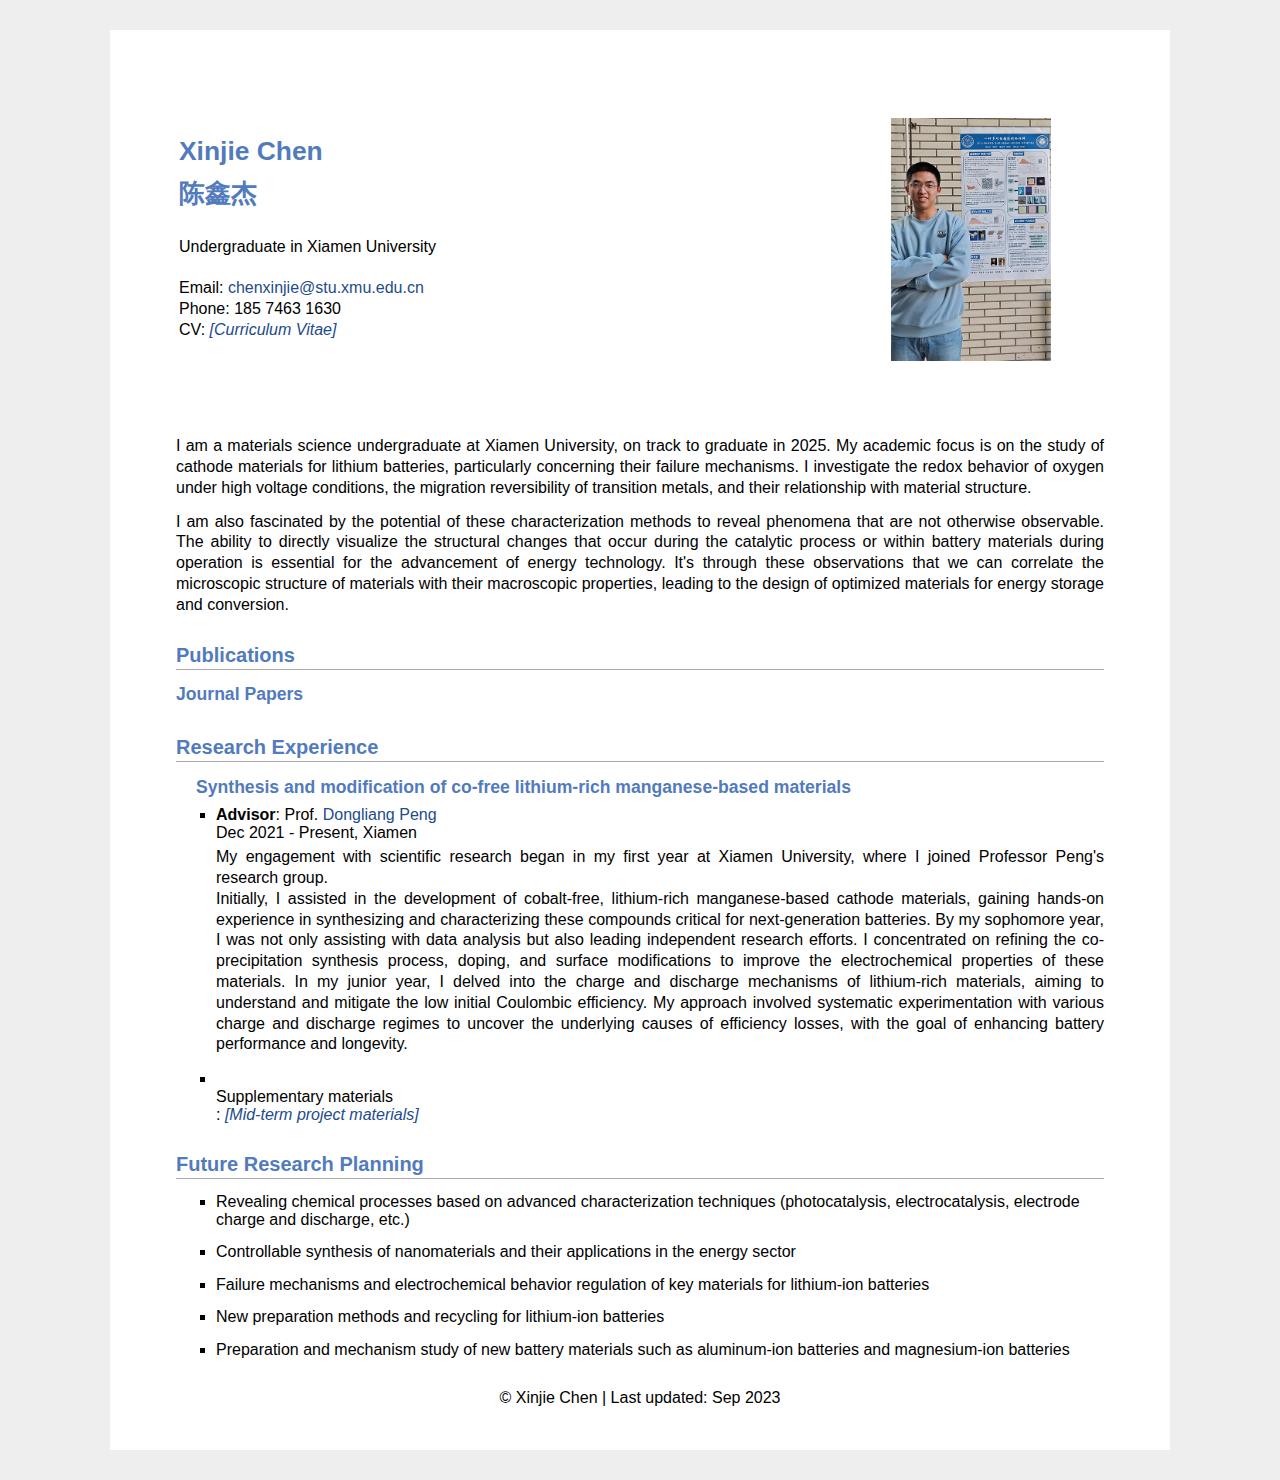
==== index.html @ b2c284d1 "Update index.html" ====
<!DOCTYPE html PUBLIC "-//W3C//DTD XHTML 1.1//EN"
  "http://www.w3.org/TR/xhtml11/DTD/xhtml11.dtd">
<html xmlns="http://www.w3.org/1999/xhtml" xml:lang="en">
<head>
    
<link rel="shortcut icon" href="myIcon.ico">
<meta http-equiv="Content-Type" content="text/html;charset=utf-8" />

<meta name="keywords" content="Xinjie Chen"> 
<meta name="description" content="Xinjie Chen's home page">
<link rel="stylesheet" href="jemdoc.css" type="text/css">
    
<title>Xinjie Chen's homepage</title>
     <script src="https://ajax.googleapis.com/ajax/libs/jquery/3.5.1/jquery.min.js"></script>   

</head>
<body>
  

    <script>
        $(document).ready(function(){
            $.ajax({
                url: 'visit_counter.php',
                type: 'GET',
                success: function(response){
                    $('#visitCount').text(response);
                }
            });
        });
    </script>
<div id="layout-content" style="margin-top:25px">
<table>
    <tbody>
        <tr>
            <td width="670">
                <div id="toptitle">                 
                    <h1><font face="Arial"> Xinjie Chen </font></h1>  <h1><font face="Arial"> 陈鑫杰 </font></h1>
                </div>

                
                <p><font face="Arial"> 
                    Undergraduate in Xiamen University  <br>
                    
                    <br>
                   <!-- <em>Email: chenxj2159@gmail.com</em> <br> -->
                    Email: <a href="mailto:chenxinjie@stu.xmu.edu.cn" >chenxinjie@stu.xmu.edu.cn</em></a><br>
                    <!--<em>Email: chenxinjie@stu.xmu.edu.cn</em> <br>-->
                    Phone: 185 7463 1630</a>
                    <br>
                    
                    CV: <a href="https://Jack-chenxj.github.io/陈鑫杰.pdf"><em>[Curriculum Vitae]</em></a><br>
                    
                </font></p>
                
            </td>
            <td>
                <img src="./pic/Chenxinjie.png" border="0" width="160" style="float:left; margin: 50px;"/><br>
            </td>
        </tr><tr>
    </tr></tbody>
</table>


    <!-- 这里要补充很多自我介绍-->
<p style="text-align:justify; text-justify:inter-ideograph;"><font face="Arial">    
    <br>
    I am a materials science undergraduate at Xiamen University, on track to graduate in 2025. My academic focus is on the study of cathode materials for lithium batteries, particularly concerning their failure mechanisms. I investigate the redox behavior of oxygen under high voltage conditions, the migration reversibility of transition metals, and their relationship with material structure.
</font></p>
<!-- <p style="text-align:justify; text-justify:inter-ideograph;"><font face="Arial">
    ……
</font></p> -->
    <p style="text-align:justify; text-justify:inter-ideograph;"><font face="Arial">
        I am also fascinated by the potential of these characterization methods to reveal phenomena that are not otherwise observable. The ability to directly visualize the structural changes that occur during the catalytic process or within battery materials during operation is essential for the advancement of energy technology. It's through these observations that we can correlate the microscopic structure of materials with their macroscopic properties, leading to the design of optimized materials for energy storage and conversion.



        </font></p>
    
<!-- <p><font face="Arial">
    Also, I am interested in lithium metal electrodes, especially li deposition and SEI film formation.
These phenomena can only be observed and explained by state-of-the-art characterization, 
        so I am committed to learning various characterization tools (TEM/XAS) in depth to try to connect the phenomena to the theory.
</font></p> -->




<h2><font face="Arial"> Publications </font></h2> 
<h3><font face="Arial"> Journal Papers</h3> 
<ul>    
   

    
</ul>

<h2><font face="Arial"> Research Experience </font></h2>
<!-- <ul style="list-style-type:none"> -->
    <ul>
<h3><p style="margin-left: -20px; line-height: 100%; margin-top: 10px; margin-bottom: 0px;"><font face="Arial">Synthesis and modification of co-free lithium-rich manganese-based materials</a></font></h3></p>
    <p style="margin-left: 0px; line-height: 120%; margin-top: -8px; margin-bottom: 8px;"><font face="Arial" size="3"><meta charset="utf-8">
        <li><b>Advisor</b>: Prof. <a href="https://cm.xmu.edu.cn/2016/1128/c12303a231908/page.htm" target="_blank"> Dongliang Peng</a> <br>
        
        Dec 2021 - Present, Xiamen<br>
        </font></p>

<p style="text-align:justify; text-justify:inter-ideograph;"><font face="Arial">
    My engagement with scientific research began in my first year at Xiamen University, where I joined Professor Peng's research group. <br>Initially, I assisted in the development of cobalt-free, lithium-rich manganese-based cathode materials, gaining hands-on experience in synthesizing and characterizing these compounds critical for next-generation batteries.

 By my sophomore year, I was not only assisting with data analysis but also leading independent research efforts. I concentrated on refining the co-precipitation synthesis process, doping, and surface modifications to improve the electrochemical properties of these materials.

In my junior year, I delved into the charge and discharge mechanisms of lithium-rich materials, aiming to understand and mitigate the low initial Coulombic efficiency. My approach involved systematic experimentation with various charge and discharge regimes to uncover the underlying causes of efficiency losses, with the goal of enhancing battery performance and longevity.
<br>
<li><br>Supplementary materials</br>: <a href="https://Jack-chenxj.github.io/Mid-term.pdf"><em>[Mid-term project materials]</em></a>
</font></p>
</ul>

<h2><font face="Arial"> Future Research Planning </font></h2>
<ul>
<p style="text-align:justify; text-justify:inter-ideograph;"><font face="Arial">   
    <li>Revealing chemical processes based on advanced characterization techniques (photocatalysis, electrocatalysis, electrode charge and discharge, etc.)</li>
    <li>Controllable synthesis of nanomaterials and their applications in the energy sector</li>
    <li>Failure mechanisms and electrochemical behavior regulation of key materials for lithium-ion batteries</li>
    <li>New preparation methods and recycling for lithium-ion batteries</li>
    <li>Preparation and mechanism study of new battery materials such as aluminum-ion batteries and magnesium-ion batteries</li>

</font></p>
</ul>
    

  

    </div>
    <p><center><font face="Arial">
        <br>
            &copy; Xinjie Chen | Last updated: Sep 2023
        </font></center></p>
        
</div>
</body></html>
---- jemdoc.css ----
/* Default css file for jemdoc. */

table#tlayout {
    border: none;
    border-collapse: separate;
    background: white;
}
/*
body {
	background: white;
	padding-bottom: 8px;
	margin: 0;
}
*/
html {
  background-color: #eeeeee; 
}

body { 
  font-family: Georgia, serif;
  color: #000;
  background-color: #ffffff; 
  text-align:left; /* for IE */
  margin-top: 30px; 
  margin-bottom: 30px;
  margin-left: auto;
  margin-right: auto;
  padding-left:  50px;
  padding-right: 50px;
  padding-top: 10px;
  padding-bottom: 30px;
  max-width: 960px;
}

#layout-menu {
	background: #f6f6f6;
	border: 1px solid #dddddd;
	padding-top: 0.5em;
	padding-left: 8px;
	padding-right: 8px;
	font-size: 1.0em;
	width: auto;
	white-space: nowrap;
    text-align: left;
    vertical-align: top;
}

#layout-menu td {
	background: #f4f4f4;
    vertical-align: top;
}

#layout-content {
	padding-top: 0.0em;
	padding-left: 1.0em;
	padding-right: 1.0em;
    border: none;
    background: white;
    text-align: left;
    vertical-align: top;
}

#layout-menu a {
	line-height: 1.5em;
	margin-left: 0.5em;
}

tt {
    background: #ffffdd;
}

pre, tt {
	font-size: 90%;
	font-family: monaco, monospace;
}

a, a > tt {
	color: #224b8d;
	text-decoration: none;
}

a:hover {
	border-bottom: 1px gray dotted;
}

#layout-menu a.current:link, #layout-menu a.current:visited {
	color: #022b6d;
	border-bottom: 1px gray solid;
}
#layout-menu a:link, #layout-menu a:visited, #layout-menu a:hover {
	color: #527bbd;
	text-decoration: none;
}
#layout-menu a:hover {
	text-decoration: none;
}

div.menu-category {
	border-bottom: 1px solid gray;
	margin-top: 0.8em;
	padding-top: 0.2em;
	padding-bottom: 0.1em;
	font-weight: bold;
}

div.menu-item {
	padding-left: 16px;
	text-indent: -16px;
}

div#toptitle {
	padding-bottom: 0.2em;
	margin-bottom: 1.5em;
	/*border-bottom: 3px double gray;*/
}

/* Reduce space if we begin the page with a title. */
div#toptitle + h2, div#toptitle + h3 {
	margin-top: 0em;
}

div#subtitle {
	margin-top: 0.0em;
	margin-bottom: 0.0em;
	padding-top: 0em;
	padding-bottom: 0.1em;
}

em {
	font-style: italic;
}

strong {
	font-weight: bold;
}


h1, h2, h3 {
	color: #527bbd;
	margin-top: 0.7em;
	margin-bottom: 0.5em;
	padding-bottom: 0.2em;
	line-height: 1.0;
	padding-top: 0.5em;
	border-bottom: 1px solid #aaaaaa;
}

h1 {
	font-size: 165%;
	padding-bottom: 0.3em;
}

h2 {
	padding-top: 0.8em;
	font-size: 125%;
}

h2 + h3 {
    padding-top: 0.2em;
}

h3 {
	font-size: 110%;
	border-bottom: none;
}

p {
	margin-top: 0.0em;
	margin-bottom: 0.8em;
	padding: 0;
	line-height: 1.3;
}

pre {
	padding: 0;
	margin: 0;
}

div#footer {
	font-size: small;
	border-top: 1px solid #c0c0c0;
	padding-top: 0.1em;
	margin-top: 4.0em;
	color: #c0c0c0;
}

div#footer a {
	color: #80a0b0;
}

div#footer-text {
	float: left;
	padding-bottom: 8px;
}

ul, ol, dl {
	margin-top: 0.2em;
	padding-top: 0;
	margin-bottom: 0.8em;
}

dt {
	margin-top: 0.5em;
	margin-bottom: 0;
}

dl {
	margin-left: 20px;
}

dd {
	color: #222222;
}

dd > *:first-child {
	margin-top: 0;
}

ul {
	list-style-position: outside;
	list-style-type: square;
}

p + ul, p + ol {
	margin-top: -0.5em;
}

li {
	margin-top:0.9em;
}

ol {
	list-style-position: outside;
	list-style-type: decimal;
}

li p, dd p {
	margin-bottom: 0.3em;
}


ol ol {
	list-style-type: lower-alpha;
}

ol ol ol {
	list-style-type: lower-roman;
}

p + div.codeblock {
	margin-top: -0.6em;
}

div.codeblock, div.infoblock {
	margin-right: 0%;
	margin-top: 1.2em;
	margin-bottom: 1.3em;
}

div.blocktitle {
	font-weight: bold;
	color: #cd7b62;
	margin-top: 1.2em;
	margin-bottom: 0.1em;
}

div.blockcontent {
	border: 1px solid silver;
	padding: 0.3em 0.5em;
}

div.infoblock > div.blockcontent {
	background: #ffffee;
}

div.blockcontent p + ul, div.blockcontent p + ol {
	margin-top: 0.4em;
}

div.infoblock p {
	margin-bottom: 0em;
}

div.infoblock li p, div.infoblock dd p {
	margin-bottom: 0.5em;
}

div.infoblock p + p {
	margin-top: 0.8em;
}

div.codeblock > div.blockcontent {
	background: #f6f6f6;
}

span.pycommand {
	color: #000070;
}

span.statement {
	color: #008800;
}
span.builtin {
	color: #000088;
}
span.special {
	color: #990000;
}
span.operator {
	color: #880000;
}
span.error {
	color: #aa0000;
}
span.comment, span.comment > *, span.string, span.string > * {
	color: #606060;
}

@media print {
	#layout-menu { display: none; }
}

#fwtitle {
	margin: 2px;
}

#fwtitle #toptitle {
	padding-left: 0.5em;
	margin-bottom: 0.5em;
}

#layout-content h1:first-child, #layout-content h2:first-child, #layout-content h3:first-child {
	margin-top: -0.7em;
}

div#toptitle h1, #layout-content div#toptitle h1 {
	margin-bottom: 0.0em;
	padding-bottom: 0.1em;
	padding-top: 0;
	margin-top: 0.5em;
	border-bottom: none;
}

img.eq {
	padding: 0;
	padding-left: 0.1em;
	padding-right: 0.1em;
	margin: 0;
}

img.eqwl {
	padding-left: 2em;
	padding-top: 0.6em;
	padding-bottom: 0.2em;
	margin: 0;
}

table + table {
    margin-top: 1em;
}

tr.heading {
    font-weight: bold;
    border-bottom: 2px solid black;
}

img {
    border: none;
}

table.imgtable, table.imgtable td {
    border: none;
    text-align: left;
}
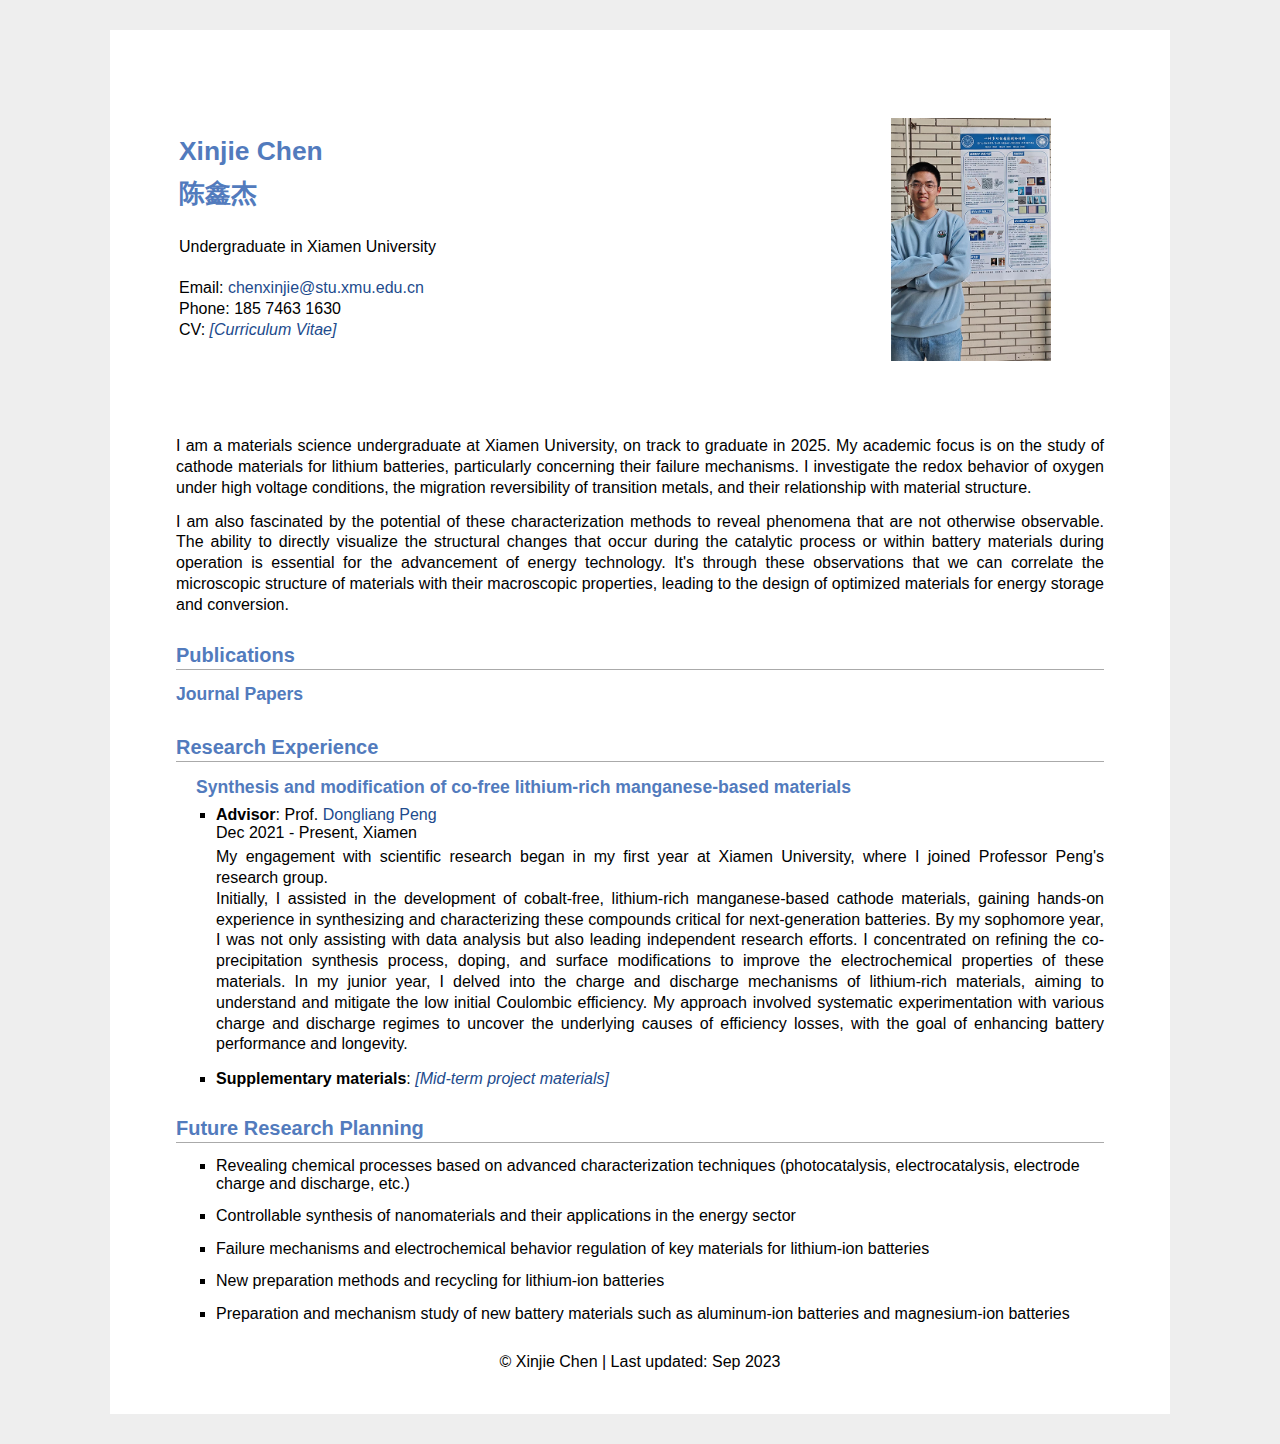
==== commit e56ce6fe: "Update index.html" ====
--- a/index.html
+++ b/index.html
@@ -15,19 +15,7 @@
 
 </head>
 <body>
-  
 
-    <script>
-        $(document).ready(function(){
-            $.ajax({
-                url: 'visit_counter.php',
-                type: 'GET',
-                success: function(response){
-                    $('#visitCount').text(response);
-                }
-            });
-        });
-    </script>
 <div id="layout-content" style="margin-top:25px">
 <table>
     <tbody>
@@ -110,7 +98,7 @@
 
 In my junior year, I delved into the charge and discharge mechanisms of lithium-rich materials, aiming to understand and mitigate the low initial Coulombic efficiency. My approach involved systematic experimentation with various charge and discharge regimes to uncover the underlying causes of efficiency losses, with the goal of enhancing battery performance and longevity.
 <br>
-<li><br>Supplementary materials</br>: <a href="https://Jack-chenxj.github.io/Mid-term.pdf"><em>[Mid-term project materials]</em></a>
+<li><b>Supplementary materials</b>: <a href="https://Jack-chenxj.github.io/Mid-term.pdf"><em>[Mid-term project materials]</em></a>
 </font></p>
 </ul>
 
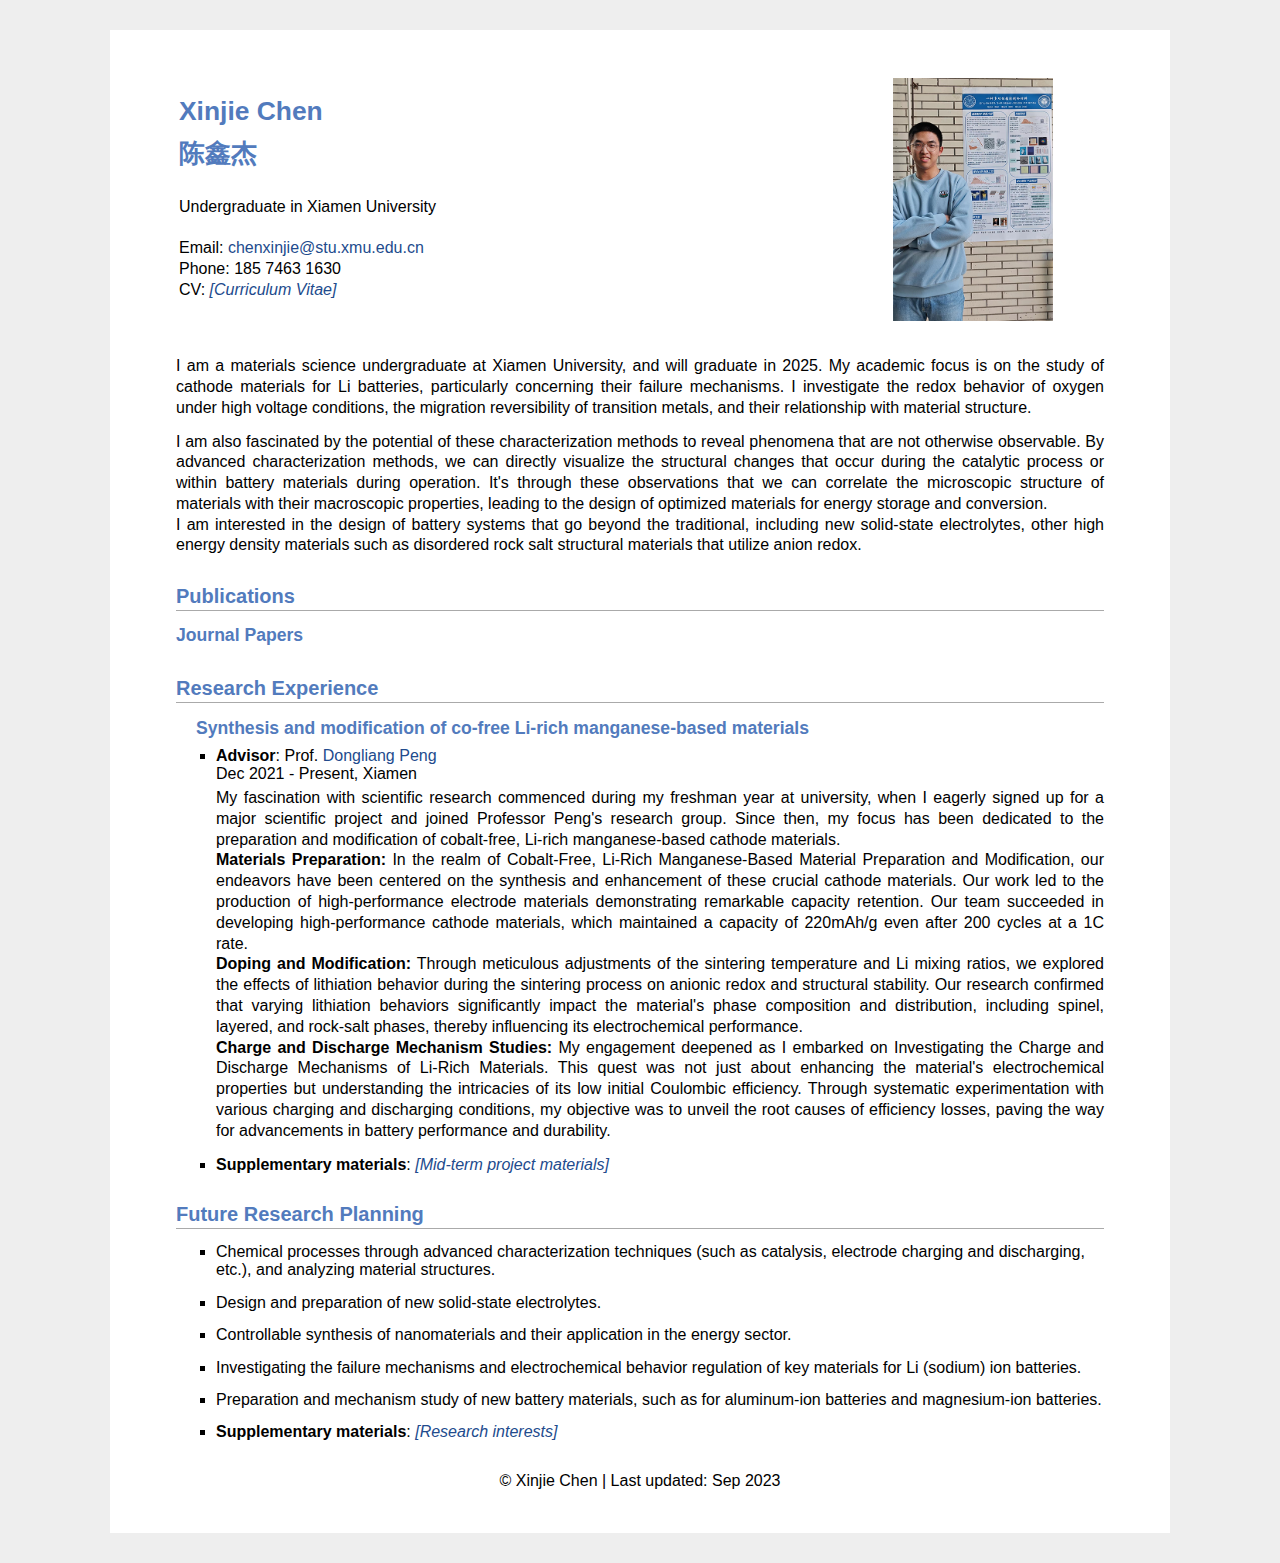
==== commit 2977109b: "Add files via upload" ====
--- a/index.html
+++ b/index.html
@@ -11,7 +11,7 @@
 <link rel="stylesheet" href="jemdoc.css" type="text/css">
     
 <title>Xinjie Chen's homepage</title>
-     <script src="https://ajax.googleapis.com/ajax/libs/jquery/3.5.1/jquery.min.js"></script>   
+     
 
 </head>
 <body>
@@ -20,7 +20,7 @@
 <table>
     <tbody>
         <tr>
-            <td width="670">
+            <td width="700">
                 <div id="toptitle">                 
                     <h1><font face="Arial"> Xinjie Chen </font></h1>  <h1><font face="Arial"> 陈鑫杰 </font></h1>
                 </div>
@@ -42,7 +42,7 @@
                 
             </td>
             <td>
-                <img src="./pic/Chenxinjie.png" border="0" width="160" style="float:left; margin: 50px;"/><br>
+                <img src="./pic/Chenxinjie.png" border="0" width="160" style="float:left; margin: 10px;"/><br>
             </td>
         </tr><tr>
     </tr></tbody>
@@ -52,20 +52,26 @@
     <!-- 这里要补充很多自我介绍-->
 <p style="text-align:justify; text-justify:inter-ideograph;"><font face="Arial">    
     <br>
-    I am a materials science undergraduate at Xiamen University, on track to graduate in 2025. My academic focus is on the study of cathode materials for lithium batteries, particularly concerning their failure mechanisms. I investigate the redox behavior of oxygen under high voltage conditions, the migration reversibility of transition metals, and their relationship with material structure.
+    I am a materials science undergraduate at Xiamen University, and will graduate in 2025. My academic focus is on the study of cathode materials for Li batteries, particularly concerning their failure mechanisms. I investigate the redox behavior of oxygen under high voltage conditions, the migration reversibility of transition metals, and their relationship with material structure.
 </font></p>
 <!-- <p style="text-align:justify; text-justify:inter-ideograph;"><font face="Arial">
     ……
 </font></p> -->
     <p style="text-align:justify; text-justify:inter-ideograph;"><font face="Arial">
-        I am also fascinated by the potential of these characterization methods to reveal phenomena that are not otherwise observable. The ability to directly visualize the structural changes that occur during the catalytic process or within battery materials during operation is essential for the advancement of energy technology. It's through these observations that we can correlate the microscopic structure of materials with their macroscopic properties, leading to the design of optimized materials for energy storage and conversion.
-
+        I am also fascinated by the potential of these characterization methods to reveal phenomena that are not otherwise observable. 
+        By advanced characterization methods, we can directly visualize the structural changes that occur during the catalytic process or within battery materials during operation.
+        It's through these observations that we can correlate the microscopic structure of materials with their macroscopic properties, leading to the design of optimized materials for energy storage and conversion.
+        
+        <br>
+        I am interested in the design of battery systems that go beyond the traditional, 
+        including new solid-state electrolytes, other high energy density materials such as disordered rock salt structural materials that utilize anion redox.
+       
 
 
         </font></p>
     
 <!-- <p><font face="Arial">
-    Also, I am interested in lithium metal electrodes, especially li deposition and SEI film formation.
+    Also, I am interested in Li metal electrodes, especially li deposition and SEI film formation.
 These phenomena can only be observed and explained by state-of-the-art characterization, 
         so I am committed to learning various characterization tools (TEM/XAS) in depth to try to connect the phenomena to the theory.
 </font></p> -->
@@ -84,7 +90,7 @@
 <h2><font face="Arial"> Research Experience </font></h2>
 <!-- <ul style="list-style-type:none"> -->
     <ul>
-<h3><p style="margin-left: -20px; line-height: 100%; margin-top: 10px; margin-bottom: 0px;"><font face="Arial">Synthesis and modification of co-free lithium-rich manganese-based materials</a></font></h3></p>
+<h3><p style="margin-left: -20px; line-height: 100%; margin-top: 10px; margin-bottom: 0px;"><font face="Arial">Synthesis and modification of co-free Li-rich manganese-based materials</a></font></h3></p>
     <p style="margin-left: 0px; line-height: 120%; margin-top: -8px; margin-bottom: 8px;"><font face="Arial" size="3"><meta charset="utf-8">
         <li><b>Advisor</b>: Prof. <a href="https://cm.xmu.edu.cn/2016/1128/c12303a231908/page.htm" target="_blank"> Dongliang Peng</a> <br>
         
@@ -92,11 +98,17 @@
         </font></p>
 
 <p style="text-align:justify; text-justify:inter-ideograph;"><font face="Arial">
-    My engagement with scientific research began in my first year at Xiamen University, where I joined Professor Peng's research group. <br>Initially, I assisted in the development of cobalt-free, lithium-rich manganese-based cathode materials, gaining hands-on experience in synthesizing and characterizing these compounds critical for next-generation batteries.
-
- By my sophomore year, I was not only assisting with data analysis but also leading independent research efforts. I concentrated on refining the co-precipitation synthesis process, doping, and surface modifications to improve the electrochemical properties of these materials.
-
-In my junior year, I delved into the charge and discharge mechanisms of lithium-rich materials, aiming to understand and mitigate the low initial Coulombic efficiency. My approach involved systematic experimentation with various charge and discharge regimes to uncover the underlying causes of efficiency losses, with the goal of enhancing battery performance and longevity.
+    My fascination with scientific research commenced during my freshman year at university, when I eagerly signed up for a major scientific project and joined Professor Peng's research group. Since then, my focus has been dedicated to the preparation and modification of cobalt-free, Li-rich manganese-based cathode materials. 
+<br>
+    <b>Materials Preparation:</b>
+    In the realm of Cobalt-Free, Li-Rich Manganese-Based Material Preparation and Modification, our endeavors have been centered on the synthesis and enhancement of these crucial cathode materials. Our work led to the production of high-performance electrode materials demonstrating remarkable capacity retention.
+Our team succeeded in developing high-performance cathode materials, which maintained a capacity of 220mAh/g even after 200 cycles at a 1C rate.
+<br>    
+<b>Doping and Modification:</b>
+    Through meticulous adjustments of the sintering temperature and Li mixing ratios, we explored the effects of lithiation behavior during the sintering process on anionic redox and structural stability. Our research confirmed that varying lithiation behaviors significantly impact the material's phase composition and distribution, including spinel, layered, and rock-salt phases, thereby influencing its electrochemical performance.
+  <br>  
+    <b>Charge and Discharge Mechanism Studies:</b>
+    My engagement deepened as I embarked on Investigating the Charge and Discharge Mechanisms of Li-Rich Materials. This quest was not just about enhancing the material's electrochemical properties but understanding the intricacies of its low initial Coulombic efficiency. Through systematic experimentation with various charging and discharging conditions, my objective was to unveil the root causes of efficiency losses, paving the way for advancements in battery performance and durability.
 <br>
 <li><b>Supplementary materials</b>: <a href="https://Jack-chenxj.github.io/Mid-term.pdf"><em>[Mid-term project materials]</em></a>
 </font></p>
@@ -105,12 +117,13 @@
 <h2><font face="Arial"> Future Research Planning </font></h2>
 <ul>
 <p style="text-align:justify; text-justify:inter-ideograph;"><font face="Arial">   
-    <li>Revealing chemical processes based on advanced characterization techniques (photocatalysis, electrocatalysis, electrode charge and discharge, etc.)</li>
-    <li>Controllable synthesis of nanomaterials and their applications in the energy sector</li>
-    <li>Failure mechanisms and electrochemical behavior regulation of key materials for lithium-ion batteries</li>
-    <li>New preparation methods and recycling for lithium-ion batteries</li>
-    <li>Preparation and mechanism study of new battery materials such as aluminum-ion batteries and magnesium-ion batteries</li>
+    <li>Chemical processes through advanced characterization techniques (such as catalysis, electrode charging and discharging, etc.), and analyzing material structures.
+   <li> Design and preparation of new solid-state electrolytes.
+   <li> Controllable synthesis of nanomaterials and their application in the energy sector.
+    <li>Investigating the failure mechanisms and electrochemical behavior regulation of key materials for Li (sodium) ion batteries.
+    <li>Preparation and mechanism study of new battery materials, such as for aluminum-ion batteries and magnesium-ion batteries.
 
+   <li><b>Supplementary materials</b>: <a href="https://Jack-chenxj.github.io/Mid-term.pdf"><em>[Research interests]</em></a>
 </font></p>
 </ul>
     
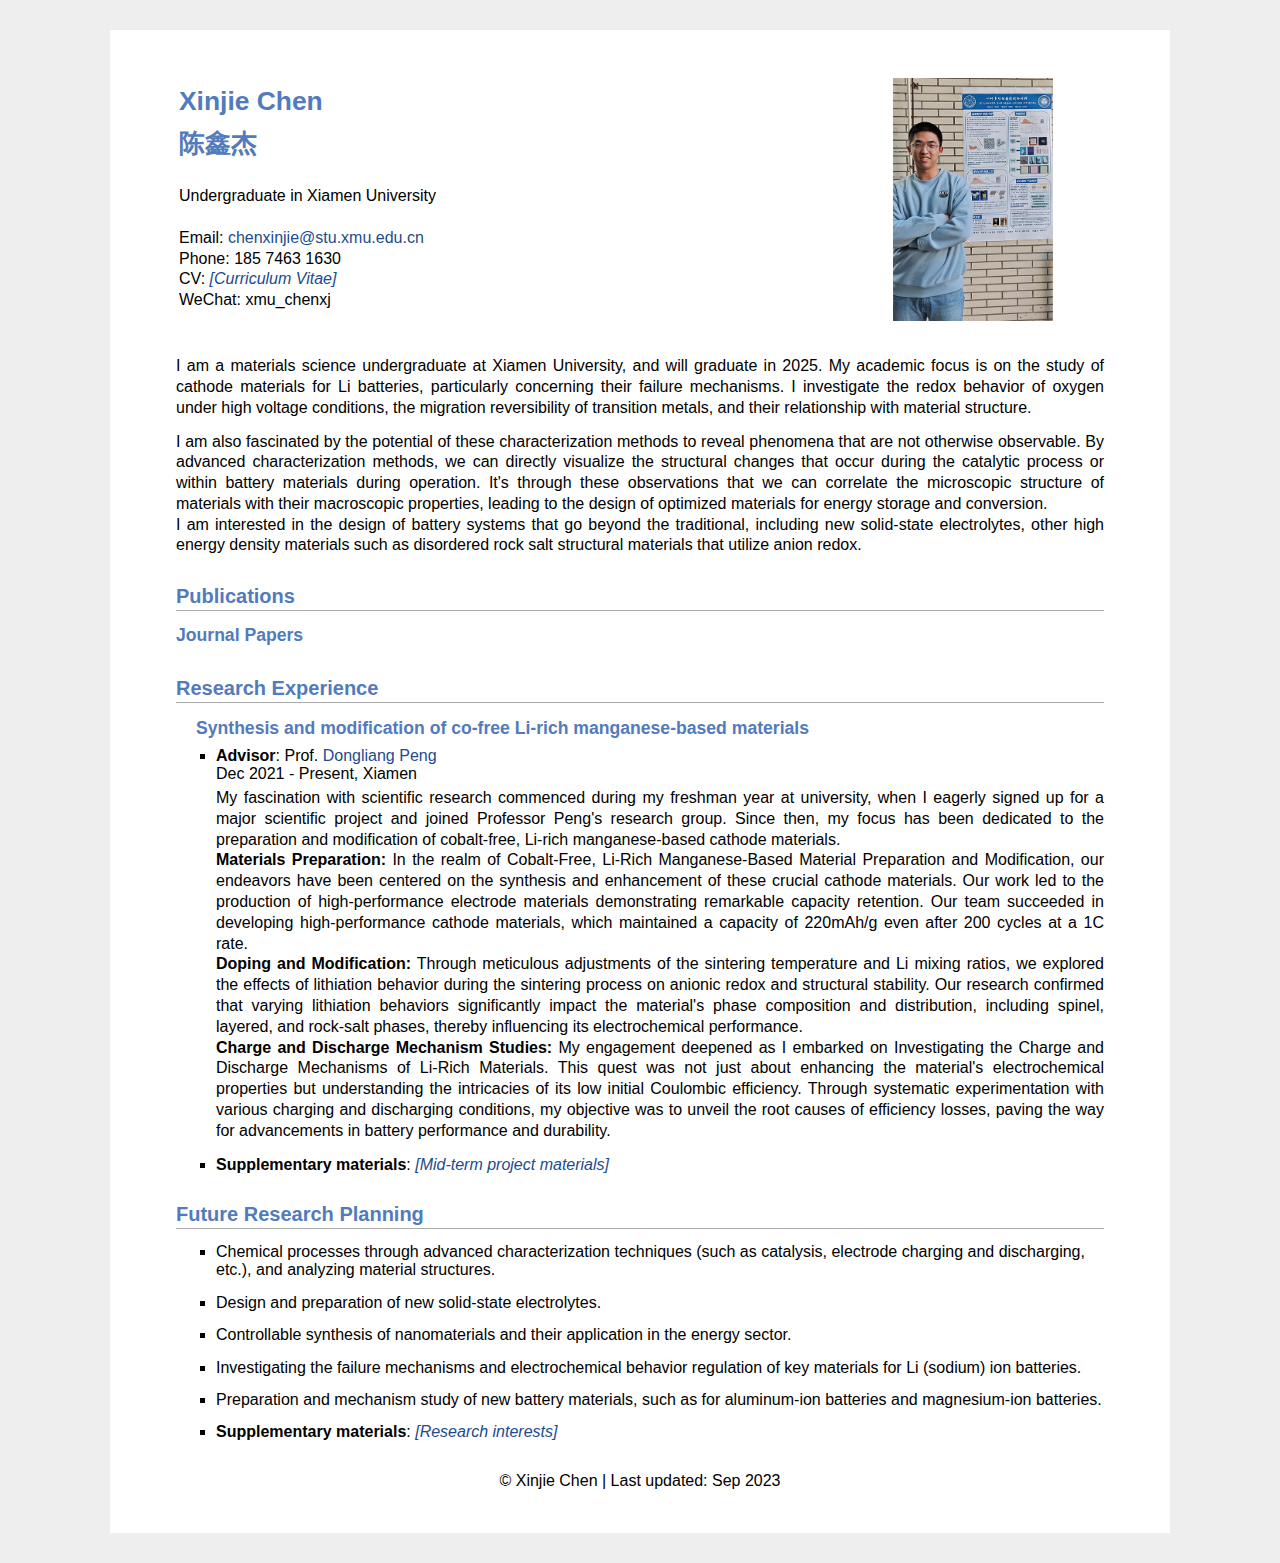
==== commit 854e229d: "Update index.html" ====
--- a/index.html
+++ b/index.html
@@ -37,7 +37,7 @@
                     <br>
                     
                     CV: <a href="https://Jack-chenxj.github.io/陈鑫杰.pdf"><em>[Curriculum Vitae]</em></a><br>
-                    
+                    WeChat: xmu_chenxj
                 </font></p>
                 
             </td>
@@ -123,7 +123,7 @@
     <li>Investigating the failure mechanisms and electrochemical behavior regulation of key materials for Li (sodium) ion batteries.
     <li>Preparation and mechanism study of new battery materials, such as for aluminum-ion batteries and magnesium-ion batteries.
 
-   <li><b>Supplementary materials</b>: <a href="https://Jack-chenxj.github.io/Mid-term.pdf"><em>[Research interests]</em></a>
+   <li><b>Supplementary materials</b>: <a href="https://Jack-chenxj.github.io/RI.pdf"><em>[Research interests]</em></a>
 </font></p>
 </ul>
     
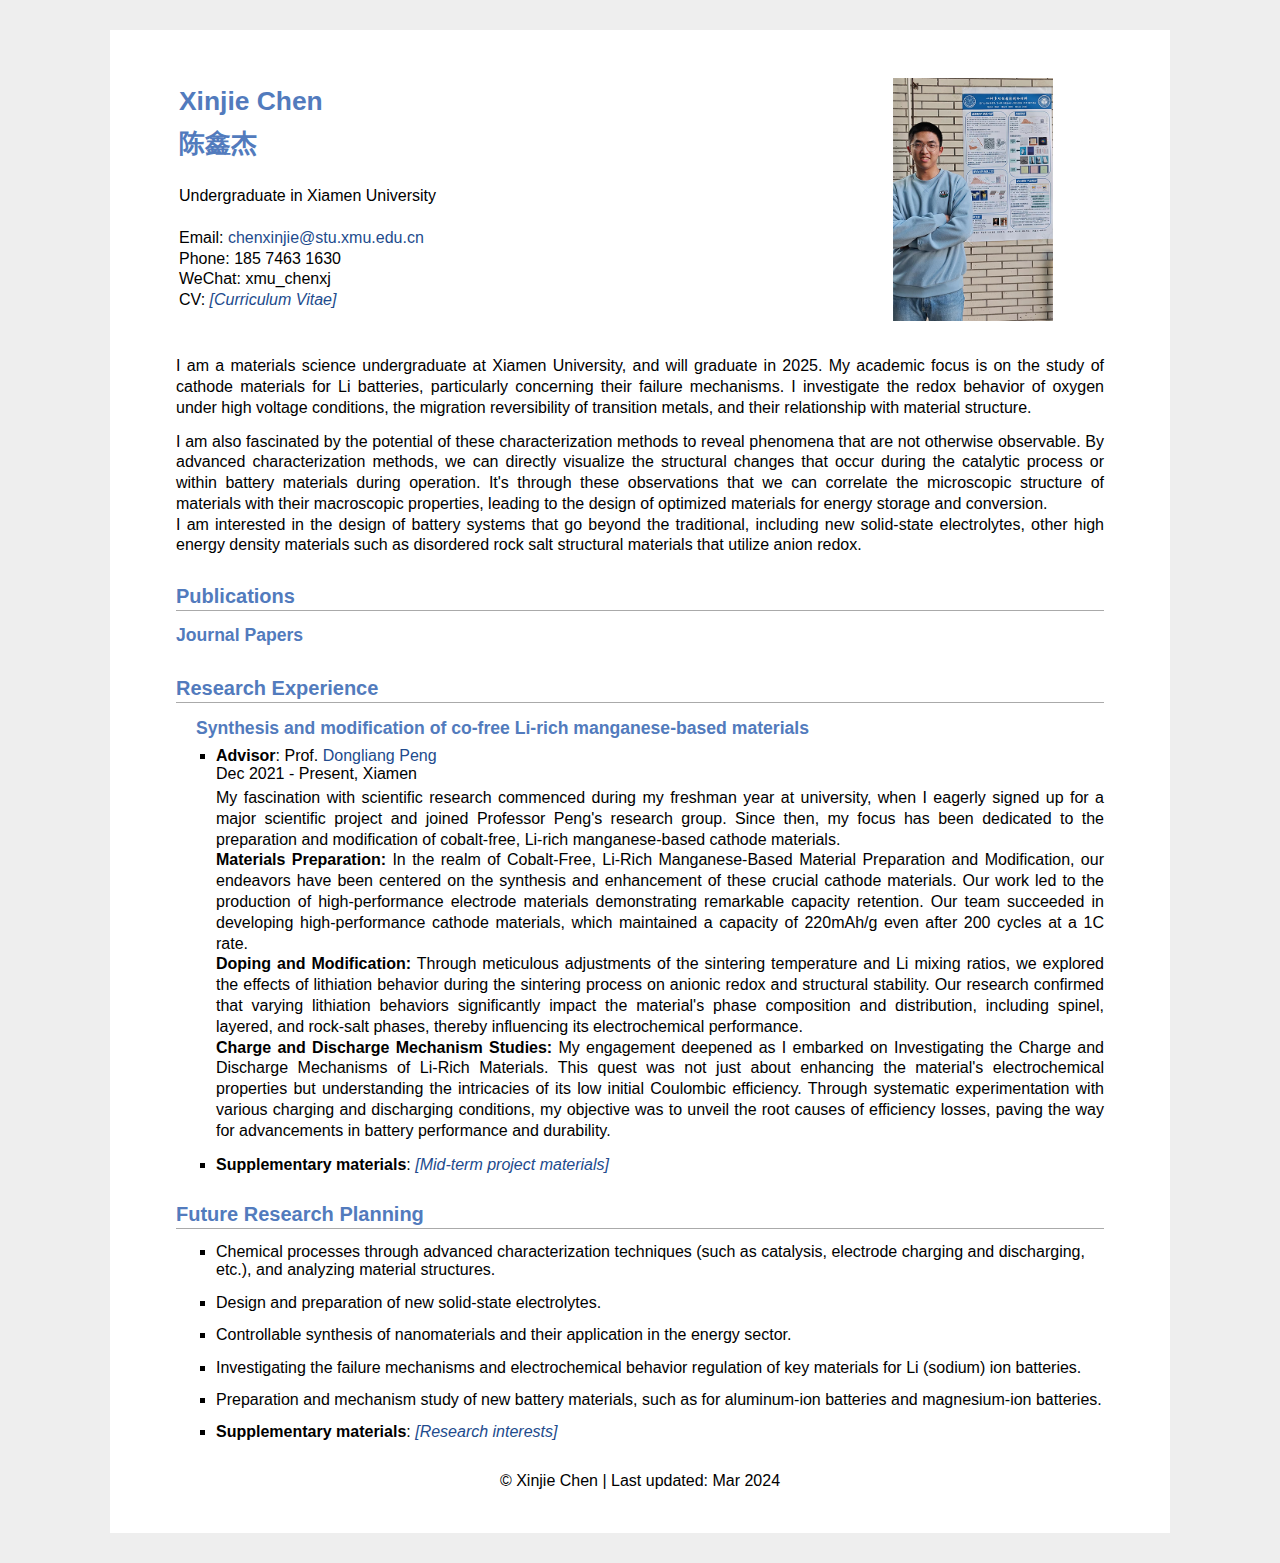
==== commit 2279c832: "Update index.html" ====
--- a/index.html
+++ b/index.html
@@ -35,9 +35,9 @@
                     <!--<em>Email: chenxinjie@stu.xmu.edu.cn</em> <br>-->
                     Phone: 185 7463 1630</a>
                     <br>
+                    WeChat: xmu_chenxj <br>
+                    CV: <a href="https://Jack-chenxj.github.io/陈鑫杰.pdf"><em>[Curriculum Vitae]</em></a><br>
                     
-                    CV: <a href="https://Jack-chenxj.github.io/陈鑫杰.pdf"><em>[Curriculum Vitae]</em></a><br>
-                    WeChat: xmu_chenxj
                 </font></p>
                 
             </td>
@@ -133,7 +133,7 @@
     </div>
     <p><center><font face="Arial">
         <br>
-            &copy; Xinjie Chen | Last updated: Sep 2023
+            &copy; Xinjie Chen | Last updated: Mar 2024
         </font></center></p>
         
 </div>
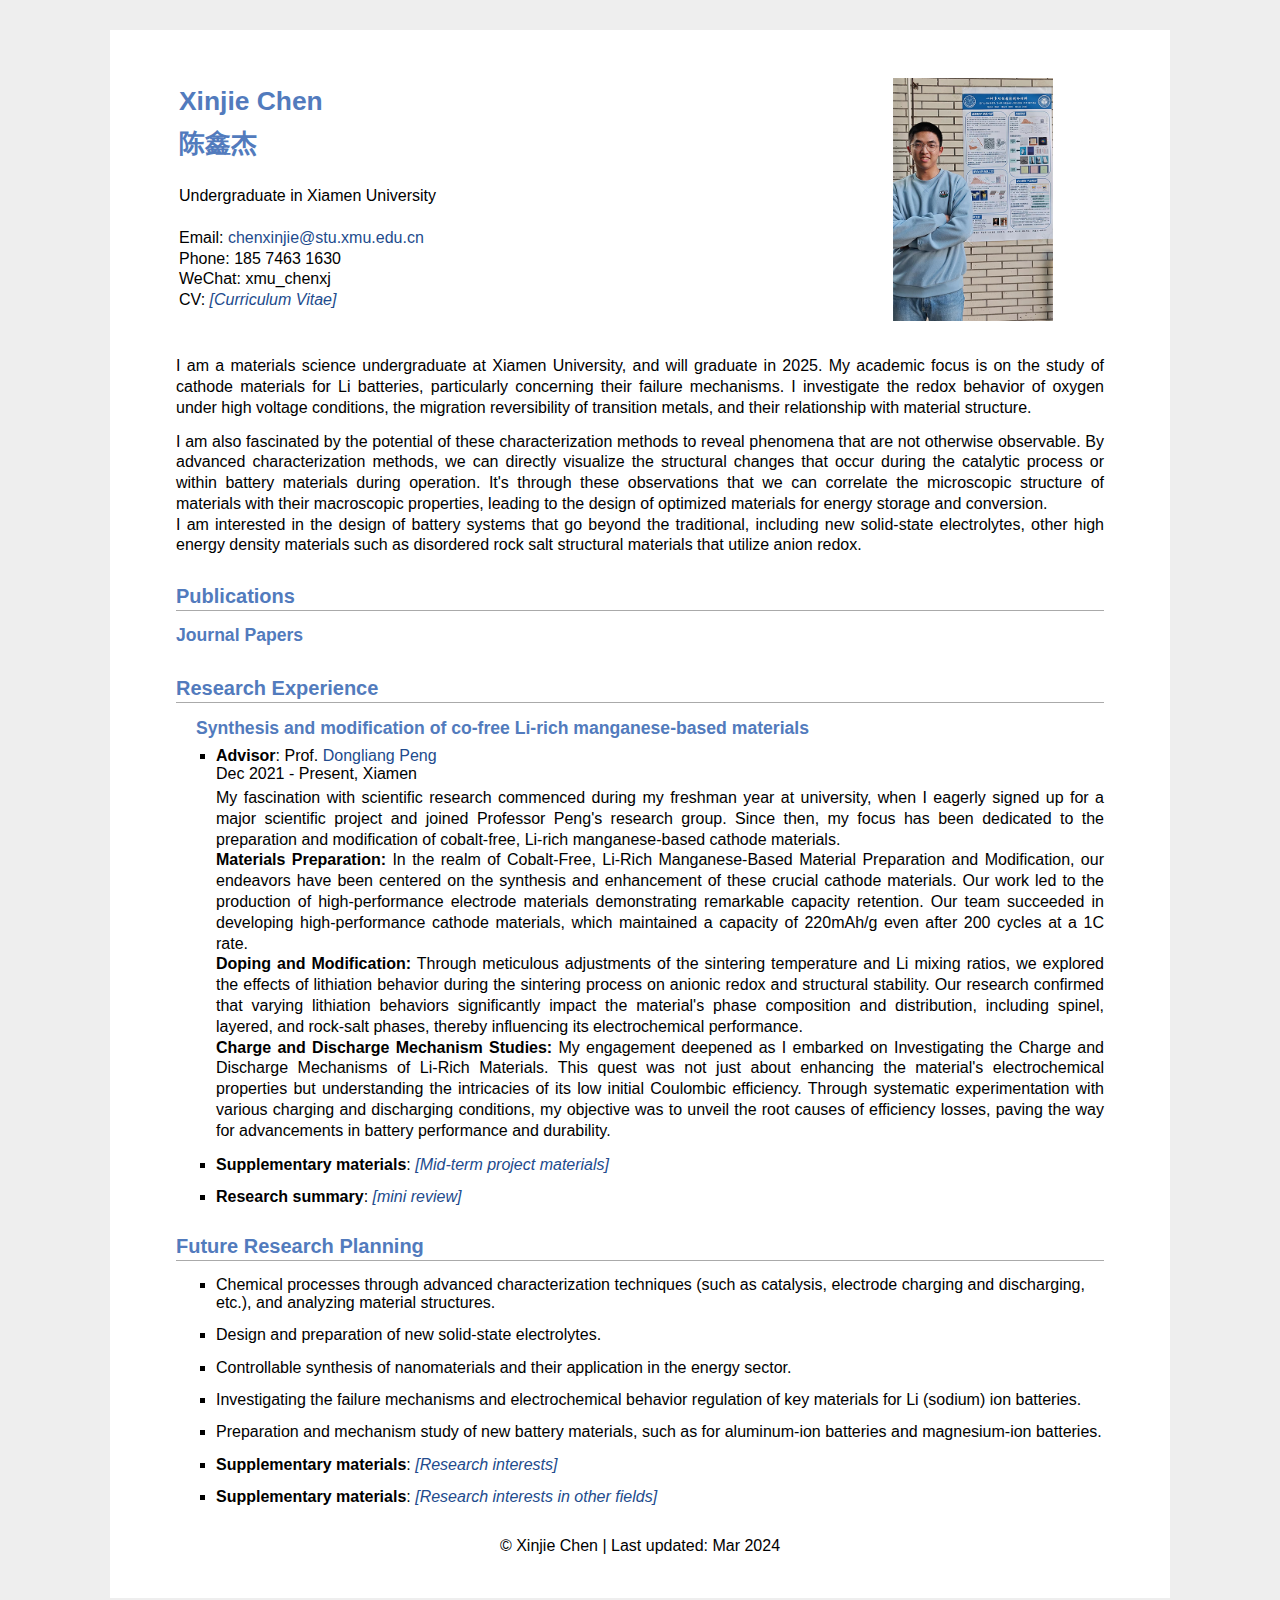
==== commit 46b7c3b0: "Update index.html" ====
--- a/index.html
+++ b/index.html
@@ -111,6 +111,7 @@
     My engagement deepened as I embarked on Investigating the Charge and Discharge Mechanisms of Li-Rich Materials. This quest was not just about enhancing the material's electrochemical properties but understanding the intricacies of its low initial Coulombic efficiency. Through systematic experimentation with various charging and discharging conditions, my objective was to unveil the root causes of efficiency losses, paving the way for advancements in battery performance and durability.
 <br>
 <li><b>Supplementary materials</b>: <a href="https://Jack-chenxj.github.io/Mid-term.pdf"><em>[Mid-term project materials]</em></a>
+   <li><b>Research summary</b>: <a href="https://Jack-chenxj.github.io/ppt.pdf"><em>[mini review]</em></a>
 </font></p>
 </ul>
 
@@ -124,6 +125,7 @@
     <li>Preparation and mechanism study of new battery materials, such as for aluminum-ion batteries and magnesium-ion batteries.
 
    <li><b>Supplementary materials</b>: <a href="https://Jack-chenxj.github.io/RI.pdf"><em>[Research interests]</em></a>
+     <li><b>Supplementary materials</b>: <a href="https://Jack-chenxj.github.io/RCM.pdf"><em>[Research interests in other fields]</em></a>
 </font></p>
 </ul>
     
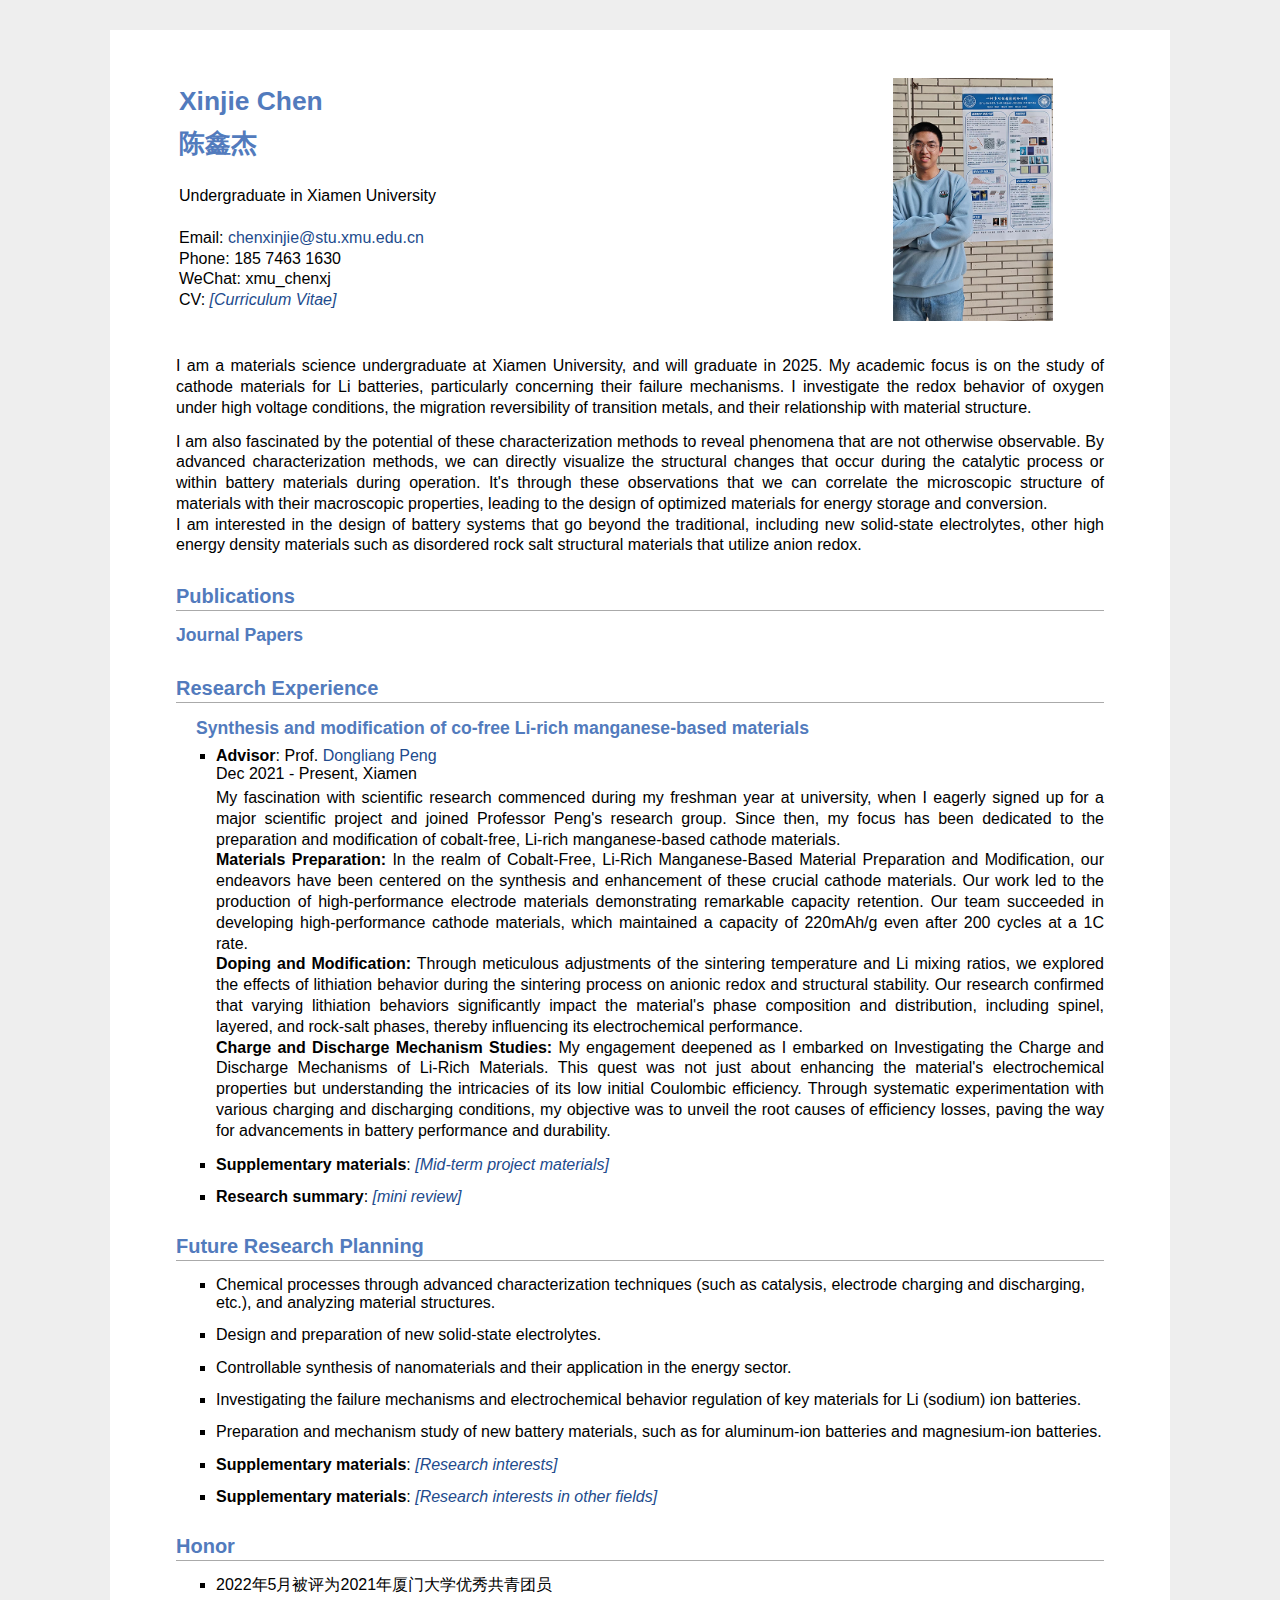
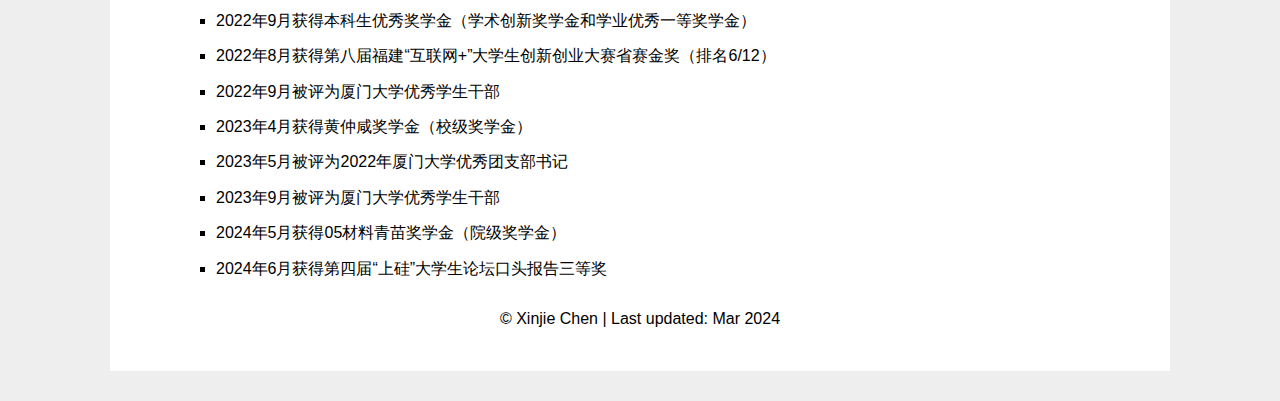
==== commit 25b46ffa: "Update index.html" ====
--- a/index.html
+++ b/index.html
@@ -130,7 +130,22 @@
 </ul>
     
 
-  
+<h2><font face="Arial"> Honor </font></h2>
+<ul>
+<p style="text-align:justify; text-justify:inter-ideograph;"><font face="Arial">   
+<li>2022年5月被评为2021年厦门大学优秀共青团员
+<li>2022年9月获得本科生优秀奖学金（学术创新奖学金和学业优秀一等奖学金）
+<li>2022年8月获得第八届福建“互联网+”大学生创新创业大赛省赛金奖（排名6/12）
+<li>2022年9月被评为厦门大学优秀学生干部
+<li>2023年4月获得黄仲咸奖学金（校级奖学金）
+<li>2023年5月被评为2022年厦门大学优秀团支部书记
+<li>2023年9月被评为厦门大学优秀学生干部
+<li>2024年5月获得05材料青苗奖学金（院级奖学金）
+<li>2024年6月获得第四届“上硅”大学生论坛口头报告三等奖
+   
+</font></p>
+</ul>
+      
 
     </div>
     <p><center><font face="Arial">
